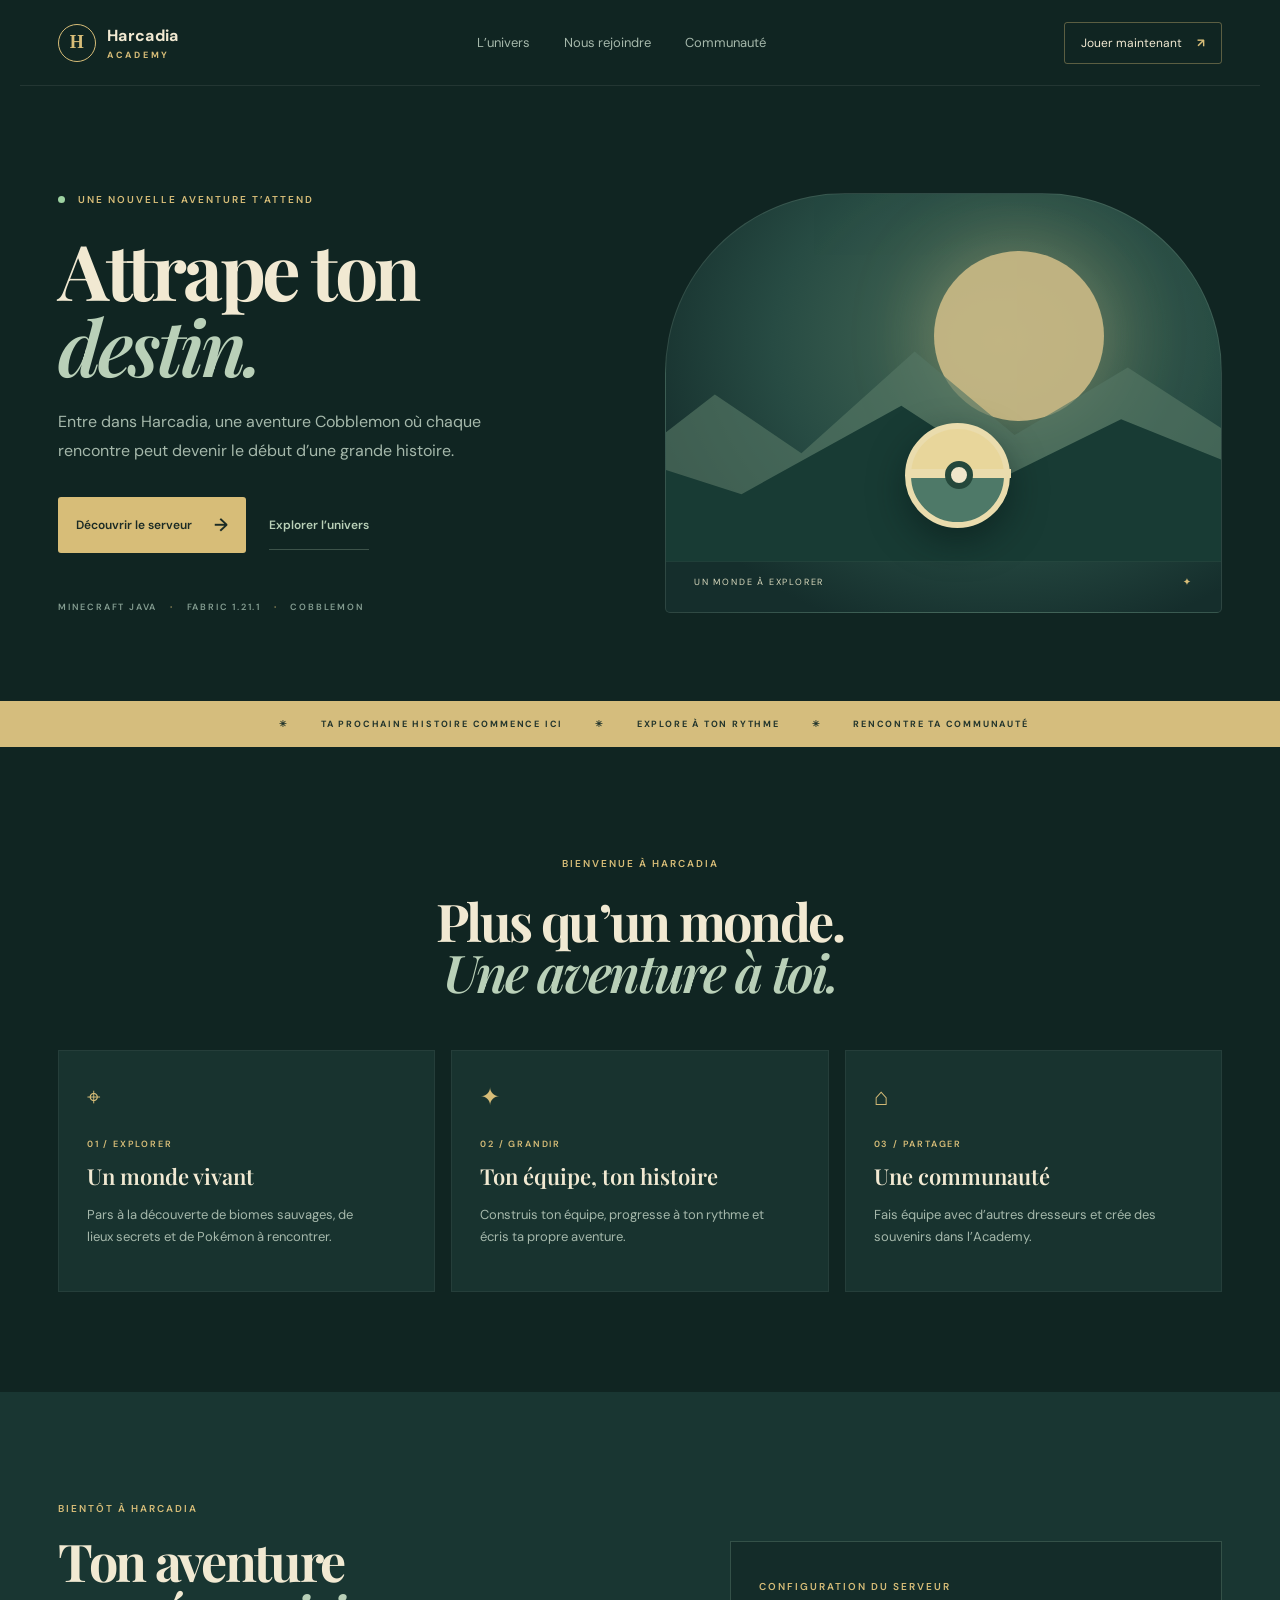
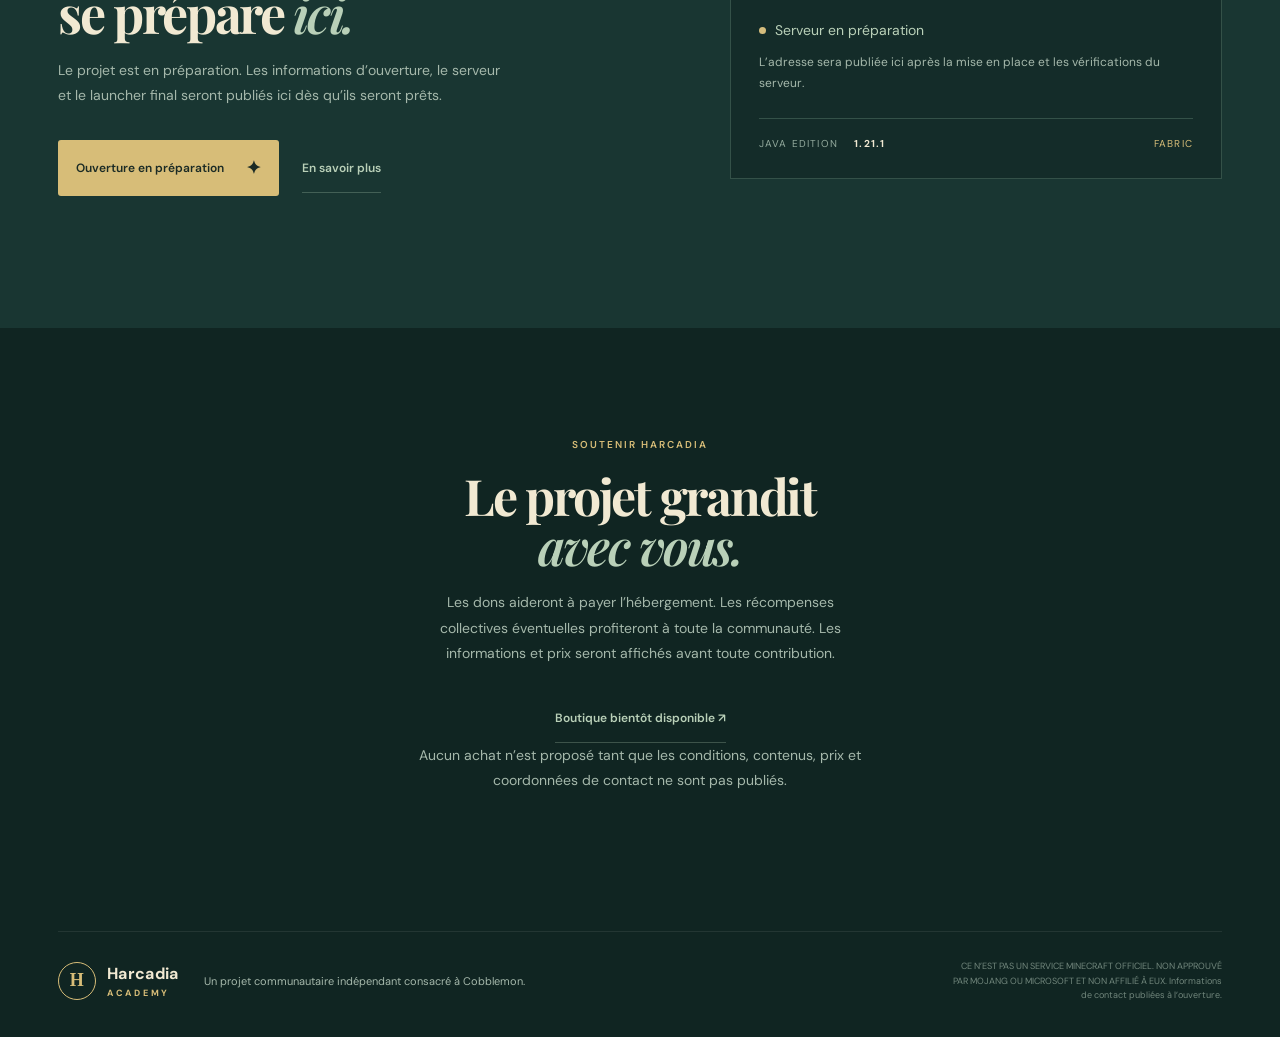
==== index.html @ e8c06651 "Add prelaunch website" ====
<!doctype html>
<html lang="fr">
<head>
  <meta charset="utf-8"><meta name="viewport" content="width=device-width,initial-scale=1">
  <meta name="theme-color" content="#102522"><meta name="description" content="Rejoins Cobblemon Harcadia Academy : aventure, Pokémon et communauté sur Minecraft Java.">
  <title>Cobblemon Harcadia Academy</title><link rel="stylesheet" href="styles.css">
</head>
<body>
  <header class="nav"><a class="brand" href="#accueil"><span class="mark">H</span><span>Harcadia<small>ACADEMY</small></span></a><nav><a href="#univers">L’univers</a><a href="#rejoindre">Nous rejoindre</a><a href="#communaute">Communauté</a></nav><a class="nav-cta" href="#rejoindre">Jouer maintenant <b>↗</b></a></header>
  <main>
    <section class="hero" id="accueil"><div class="hero-copy"><p class="eyebrow"><i></i> UNE NOUVELLE AVENTURE T’ATTEND</p><h1>Attrape ton<br><em>destin.</em></h1><p class="intro">Entre dans Harcadia, une aventure Cobblemon où chaque rencontre peut devenir le début d’une grande histoire.</p><div class="actions"><a class="button primary" href="#rejoindre">Découvrir le serveur <span>→</span></a><a class="button quiet" href="#univers">Explorer l’univers</a></div><p class="meta">MINECRAFT JAVA <span>·</span> FABRIC 1.21.1 <span>·</span> COBBLEMON</p></div><div class="hero-art"><div class="sun"></div><div class="mountain back"></div><div class="mountain front"></div><div class="orb"><span></span></div><div class="art-caption">UN MONDE À EXPLORER <b>✦</b></div></div></section>
    <section class="strip"><span>✳</span> TA PROCHAINE HISTOIRE COMMENCE ICI <span>✳</span> EXPLORE À TON RYTHME <span>✳</span> RENCONTRE TA COMMUNAUTÉ</section>
    <section class="features" id="univers"><div class="section-heading"><p class="eyebrow">BIENVENUE À HARCADIA</p><h2>Plus qu’un monde.<br><em>Une aventure à toi.</em></h2></div><div class="cards"><article><span class="card-icon">⌖</span><p class="number">01 / EXPLORER</p><h3>Un monde vivant</h3><p>Pars à la découverte de biomes sauvages, de lieux secrets et de Pokémon à rencontrer.</p></article><article><span class="card-icon">✦</span><p class="number">02 / GRANDIR</p><h3>Ton équipe, ton histoire</h3><p>Construis ton équipe, progresse à ton rythme et écris ta propre aventure.</p></article><article><span class="card-icon">⌂</span><p class="number">03 / PARTAGER</p><h3>Une communauté</h3><p>Fais équipe avec d’autres dresseurs et crée des souvenirs dans l’Academy.</p></article></div></section>
    <section class="join" id="rejoindre"><div><p class="eyebrow">BIENTÔT À HARCADIA</p><h2>Ton aventure<br>se prépare <em>ici.</em></h2><p>Le projet est en préparation. Les informations d’ouverture, le serveur et le launcher final seront publiés ici dès qu’ils seront prêts.</p><div class="actions"><span class="button primary" aria-disabled="true">Ouverture en préparation <span>✦</span></span><a class="button quiet" href="#communaute">En savoir plus</a></div></div><aside><p class="number">CONFIGURATION DU SERVEUR</p><div class="status"><i></i><span>Serveur en préparation</span></div><p class="hint">L’adresse sera publiée ici après la mise en place et les vérifications du serveur.</p><div class="server-version">JAVA EDITION <b>1.21.1</b><span>FABRIC</span></div></aside></section>
    <section class="community" id="communaute"><p class="eyebrow">SOUTENIR HARCADIA</p><h2>Le projet grandit<br><em>avec vous.</em></h2><p>Les dons aideront à payer l’hébergement. Les récompenses collectives éventuelles profiteront à toute la communauté. Les informations et prix seront affichés avant toute contribution.</p><a class="button quiet" href="#communaute">Boutique bientôt disponible ↗</a><p class="hint">Aucun achat n’est proposé tant que les conditions, contenus, prix et coordonnées de contact ne sont pas publiés.</p></section>
  </main>
  <footer><a class="brand" href="#accueil"><span class="mark">H</span><span>Harcadia<small>ACADEMY</small></span></a><p>Un projet communautaire indépendant consacré à Cobblemon.</p><small>CE N’EST PAS UN SERVICE MINECRAFT OFFICIEL. NON APPROUVÉ PAR MOJANG OU MICROSOFT ET NON AFFILIÉ À EUX. Informations de contact publiées à l’ouverture.</small></footer>
</body></html>
---- styles.css ----
@import url('https://fonts.googleapis.com/css2?family=DM+Sans:wght@400;500;600;700&family=Playfair+Display:ital,wght@0,600;0,700;1,600;1,700&display=swap');
:root{--bg:#102522;--panel:#193632;--cream:#f1e9d2;--sage:#b9d0b8;--gold:#d7bd78;--muted:#a5b8ab;--line:#345148}*{box-sizing:border-box}html{scroll-behavior:smooth}body{margin:0;background:var(--bg);color:var(--cream);font:16px 'DM Sans',sans-serif}a{color:inherit;text-decoration:none}.nav{height:86px;max-width:1240px;margin:auto;padding:0 38px;display:flex;align-items:center;justify-content:space-between;border-bottom:1px solid #ffffff14}.brand{display:flex;align-items:center;gap:11px;font-weight:700;letter-spacing:.02em}.brand small{display:block;font-size:9px;letter-spacing:.3em;color:var(--gold);margin-top:3px}.mark{width:38px;height:38px;border:1px solid var(--gold);border-radius:50%;display:grid;place-items:center;color:var(--gold);font:700 18px Georgia}.nav nav{display:flex;gap:34px;color:var(--muted);font-size:13px}.nav nav a:hover,.quiet:hover{color:var(--gold)}.nav-cta{border:1px solid #d7bd7860;padding:12px 16px;border-radius:3px;font-size:12px}.nav-cta b{margin-left:12px;color:var(--gold)}.hero{max-width:1240px;margin:auto;padding:92px 38px 74px;display:grid;grid-template-columns:1fr 1fr;align-items:center;gap:50px;min-height:615px}.eyebrow,.number,.meta{font-size:10px;letter-spacing:.2em;color:var(--gold);font-weight:600}.eyebrow i,.status i{display:inline-block;width:7px;height:7px;border-radius:50%;background:#9dd2a1;margin-right:9px}.hero h1,.section-heading h2,.join h2,.community h2{font:700 clamp(52px,6vw,82px)/.99 'Playfair Display',serif;letter-spacing:-.045em;margin:25px 0}.hero h1 em,.section-heading h2 em,.join h2 em,.community h2 em{color:var(--sage);font-weight:600}.intro{max-width:440px;color:var(--muted);line-height:1.8;font-size:16px}.actions{display:flex;align-items:center;gap:23px;margin:32px 0}.button{display:inline-flex;align-items:center;gap:22px;padding:16px 18px;font-size:12px;font-weight:600}.primary{background:var(--gold);color:#1b2b25;border-radius:3px}.primary:hover{background:#edd79b}.primary span{font-size:18px}.quiet{color:var(--sage);border-bottom:1px solid #b9d0b844;padding-left:0;padding-right:0}.meta{color:#849d91;font-size:9px;margin-top:48px}.meta span{color:var(--gold);padding:0 9px}.hero-art{height:420px;position:relative;overflow:hidden;border-radius:180px 180px 5px 5px;background:radial-gradient(ellipse at 60% 35%,#496c58,#274b43 48%,#152e2c 80%);border:1px solid #b9d0b825}.sun{position:absolute;width:170px;height:170px;background:#d5c18a;border-radius:50%;top:57px;right:21%;opacity:.86;box-shadow:0 0 80px #e0ca8c66}.mountain{position:absolute;bottom:50px;left:-8%;width:120%;height:54%;clip-path:polygon(0 58%,14% 26%,27% 52%,44% 7%,59% 44%,76% 14%,100% 60%,100% 100%,0 100%)}.back{background:#557765;opacity:.65}.front{height:46%;background:#183b34;clip-path:polygon(0 45%,18% 65%,42% 19%,58% 55%,75% 26%,100% 61%,100% 100%,0 100%)}.orb{position:absolute;z-index:2;width:105px;height:105px;left:43%;top:55%;border-radius:50%;background:linear-gradient(#e8d69b 0 47%,#4e7968 48%);border:6px solid #eadcad;box-shadow:0 14px 35px #08181688}.orb:after{content:'';position:absolute;top:43%;left:-5px;width:105px;height:9px;background:#eadcad}.orb span{position:absolute;z-index:3;left:34px;top:32px;width:28px;height:28px;background:#f0e6ca;border:6px solid #25483b;border-radius:50%}.art-caption{position:absolute;z-index:4;bottom:24px;left:28px;right:28px;display:flex;justify-content:space-between;color:#d9d9bd;font-size:9px;letter-spacing:.2em}.art-caption b{color:var(--gold)}.strip{background:#d5bd7d;color:#24362d;text-align:center;padding:17px;font-size:9px;font-weight:700;letter-spacing:.2em}.strip span{padding:0 28px}.features,.join,.community{max-width:1240px;margin:auto;padding:100px 38px}.section-heading{text-align:center}.section-heading h2,.join h2,.community h2{font-size:52px}.cards{display:grid;grid-template-columns:repeat(3,1fr);gap:16px;margin-top:52px}.cards article{background:#18332f;border:1px solid #ffffff0e;padding:30px 28px;min-height:230px}.card-icon{color:var(--gold);font-size:24px}.cards .number{margin-top:26px;font-size:9px}.cards h3{font:600 22px 'Playfair Display',serif;margin:11px 0}.cards article>p:last-child{color:var(--muted);line-height:1.7;font-size:13px;max-width:290px}.join{background:#193632;max-width:100%;padding-left:max(38px,calc((100vw - 1164px)/2));padding-right:max(38px,calc((100vw - 1164px)/2));display:grid;grid-template-columns:1.1fr .9fr;gap:70px;align-items:center}.join h2,.community h2{margin:20px 0}.join>div>p:not(.eyebrow),.community>p:not(.eyebrow){color:var(--muted);line-height:1.8;max-width:450px;font-size:14px}.join aside{border:1px solid var(--line);padding:28px;background:#10252288}.status{display:flex;align-items:center;color:var(--sage);font-size:14px;margin-top:28px}.status i{background:#d5bd7d}.hint{font-size:12px;color:var(--muted);line-height:1.7;margin:13px 0 25px}.server-version{padding-top:18px;border-top:1px solid var(--line);font-size:10px;letter-spacing:.12em;color:#94ab9e}.server-version b{margin-left:12px;color:var(--cream)}.server-version span{float:right;color:var(--gold)}.community{text-align:center;padding-top:100px;padding-bottom:110px}.community h2{font-size:50px}.community>p:not(.eyebrow){margin:0 auto 28px}.community .button{display:inline-flex}footer{border-top:1px solid #ffffff14;max-width:1164px;margin:auto;padding:27px 0 34px;display:flex;align-items:center;gap:25px}footer>p{color:var(--muted);font-size:11px;flex:1}footer>small{max-width:270px;text-align:right;color:#71867c;font-size:9px;line-height:1.6}@media(max-width:760px){.nav{padding:0 20px;height:72px}.nav nav{display:none}.nav-cta{font-size:0}.nav-cta b{font-size:14px}.hero{padding:55px 22px 48px;grid-template-columns:1fr;gap:35px}.hero h1{font-size:62px}.hero-art{height:310px;grid-row:1}.hero-copy{grid-row:2}.strip{line-height:2}.strip span{padding:0 7px}.features,.community{padding:72px 22px}.section-heading h2,.join h2,.community h2{font-size:42px}.cards{grid-template-columns:1fr;margin-top:35px}.cards article{min-height:auto}.join{padding:70px 22px;grid-template-columns:1fr;gap:25px}footer{padding:24px 20px;flex-wrap:wrap}footer>p{flex-basis:60%}footer>small{max-width:none;text-align:left}}
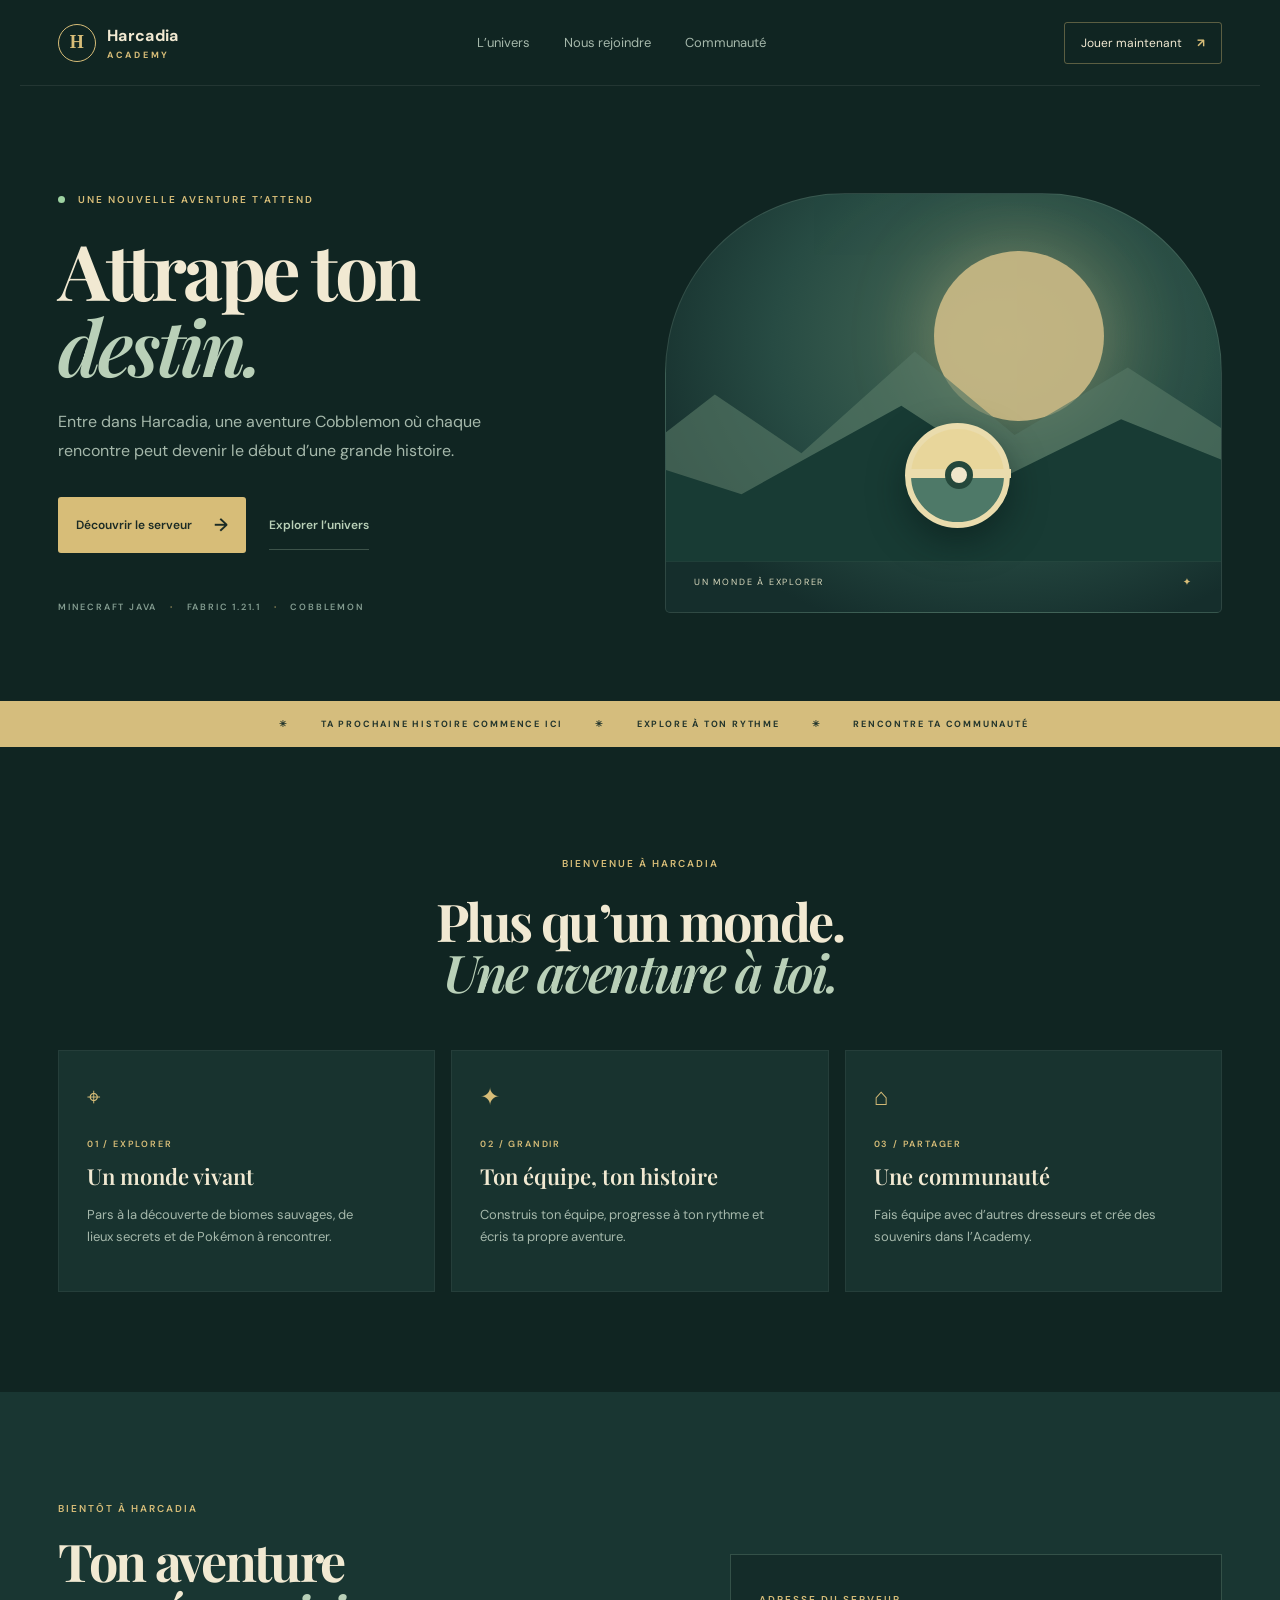
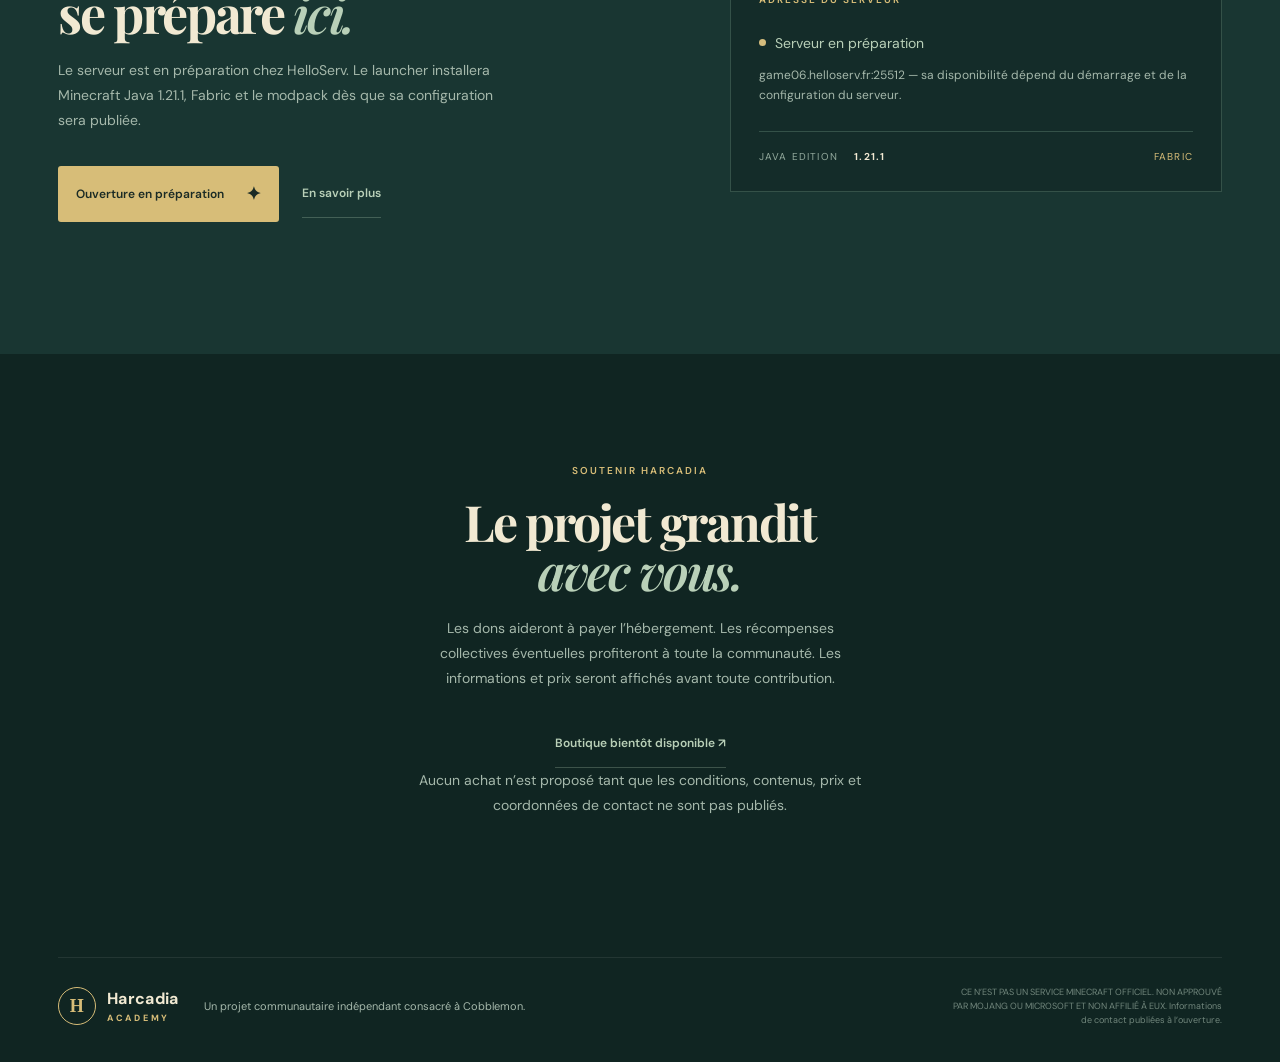
==== commit 1827163f: "Update index.html" ====
--- a/index.html
+++ b/index.html
@@ -11,7 +11,7 @@
     <section class="hero" id="accueil"><div class="hero-copy"><p class="eyebrow"><i></i> UNE NOUVELLE AVENTURE T’ATTEND</p><h1>Attrape ton<br><em>destin.</em></h1><p class="intro">Entre dans Harcadia, une aventure Cobblemon où chaque rencontre peut devenir le début d’une grande histoire.</p><div class="actions"><a class="button primary" href="#rejoindre">Découvrir le serveur <span>→</span></a><a class="button quiet" href="#univers">Explorer l’univers</a></div><p class="meta">MINECRAFT JAVA <span>·</span> FABRIC 1.21.1 <span>·</span> COBBLEMON</p></div><div class="hero-art"><div class="sun"></div><div class="mountain back"></div><div class="mountain front"></div><div class="orb"><span></span></div><div class="art-caption">UN MONDE À EXPLORER <b>✦</b></div></div></section>
     <section class="strip"><span>✳</span> TA PROCHAINE HISTOIRE COMMENCE ICI <span>✳</span> EXPLORE À TON RYTHME <span>✳</span> RENCONTRE TA COMMUNAUTÉ</section>
     <section class="features" id="univers"><div class="section-heading"><p class="eyebrow">BIENVENUE À HARCADIA</p><h2>Plus qu’un monde.<br><em>Une aventure à toi.</em></h2></div><div class="cards"><article><span class="card-icon">⌖</span><p class="number">01 / EXPLORER</p><h3>Un monde vivant</h3><p>Pars à la découverte de biomes sauvages, de lieux secrets et de Pokémon à rencontrer.</p></article><article><span class="card-icon">✦</span><p class="number">02 / GRANDIR</p><h3>Ton équipe, ton histoire</h3><p>Construis ton équipe, progresse à ton rythme et écris ta propre aventure.</p></article><article><span class="card-icon">⌂</span><p class="number">03 / PARTAGER</p><h3>Une communauté</h3><p>Fais équipe avec d’autres dresseurs et crée des souvenirs dans l’Academy.</p></article></div></section>
-    <section class="join" id="rejoindre"><div><p class="eyebrow">BIENTÔT À HARCADIA</p><h2>Ton aventure<br>se prépare <em>ici.</em></h2><p>Le projet est en préparation. Les informations d’ouverture, le serveur et le launcher final seront publiés ici dès qu’ils seront prêts.</p><div class="actions"><span class="button primary" aria-disabled="true">Ouverture en préparation <span>✦</span></span><a class="button quiet" href="#communaute">En savoir plus</a></div></div><aside><p class="number">CONFIGURATION DU SERVEUR</p><div class="status"><i></i><span>Serveur en préparation</span></div><p class="hint">L’adresse sera publiée ici après la mise en place et les vérifications du serveur.</p><div class="server-version">JAVA EDITION <b>1.21.1</b><span>FABRIC</span></div></aside></section>
+    <section class="join" id="rejoindre"><div><p class="eyebrow">BIENTÔT À HARCADIA</p><h2>Ton aventure<br>se prépare <em>ici.</em></h2><p>Le serveur est en préparation chez HelloServ. Le launcher installera Minecraft Java 1.21.1, Fabric et le modpack dès que sa configuration sera publiée.</p><div class="actions"><span class="button primary" aria-disabled="true">Ouverture en préparation <span>✦</span></span><a class="button quiet" href="#communaute">En savoir plus</a></div></div><aside><p class="number">ADRESSE DU SERVEUR</p><div class="status"><i></i><span>Serveur en préparation</span></div><p class="hint">game06.helloserv.fr:25512 — sa disponibilité dépend du démarrage et de la configuration du serveur.</p><div class="server-version">JAVA EDITION <b>1.21.1</b><span>FABRIC</span></div></aside></section>
     <section class="community" id="communaute"><p class="eyebrow">SOUTENIR HARCADIA</p><h2>Le projet grandit<br><em>avec vous.</em></h2><p>Les dons aideront à payer l’hébergement. Les récompenses collectives éventuelles profiteront à toute la communauté. Les informations et prix seront affichés avant toute contribution.</p><a class="button quiet" href="#communaute">Boutique bientôt disponible ↗</a><p class="hint">Aucun achat n’est proposé tant que les conditions, contenus, prix et coordonnées de contact ne sont pas publiés.</p></section>
   </main>
   <footer><a class="brand" href="#accueil"><span class="mark">H</span><span>Harcadia<small>ACADEMY</small></span></a><p>Un projet communautaire indépendant consacré à Cobblemon.</p><small>CE N’EST PAS UN SERVICE MINECRAFT OFFICIEL. NON APPROUVÉ PAR MOJANG OU MICROSOFT ET NON AFFILIÉ À EUX. Informations de contact publiées à l’ouverture.</small></footer>
